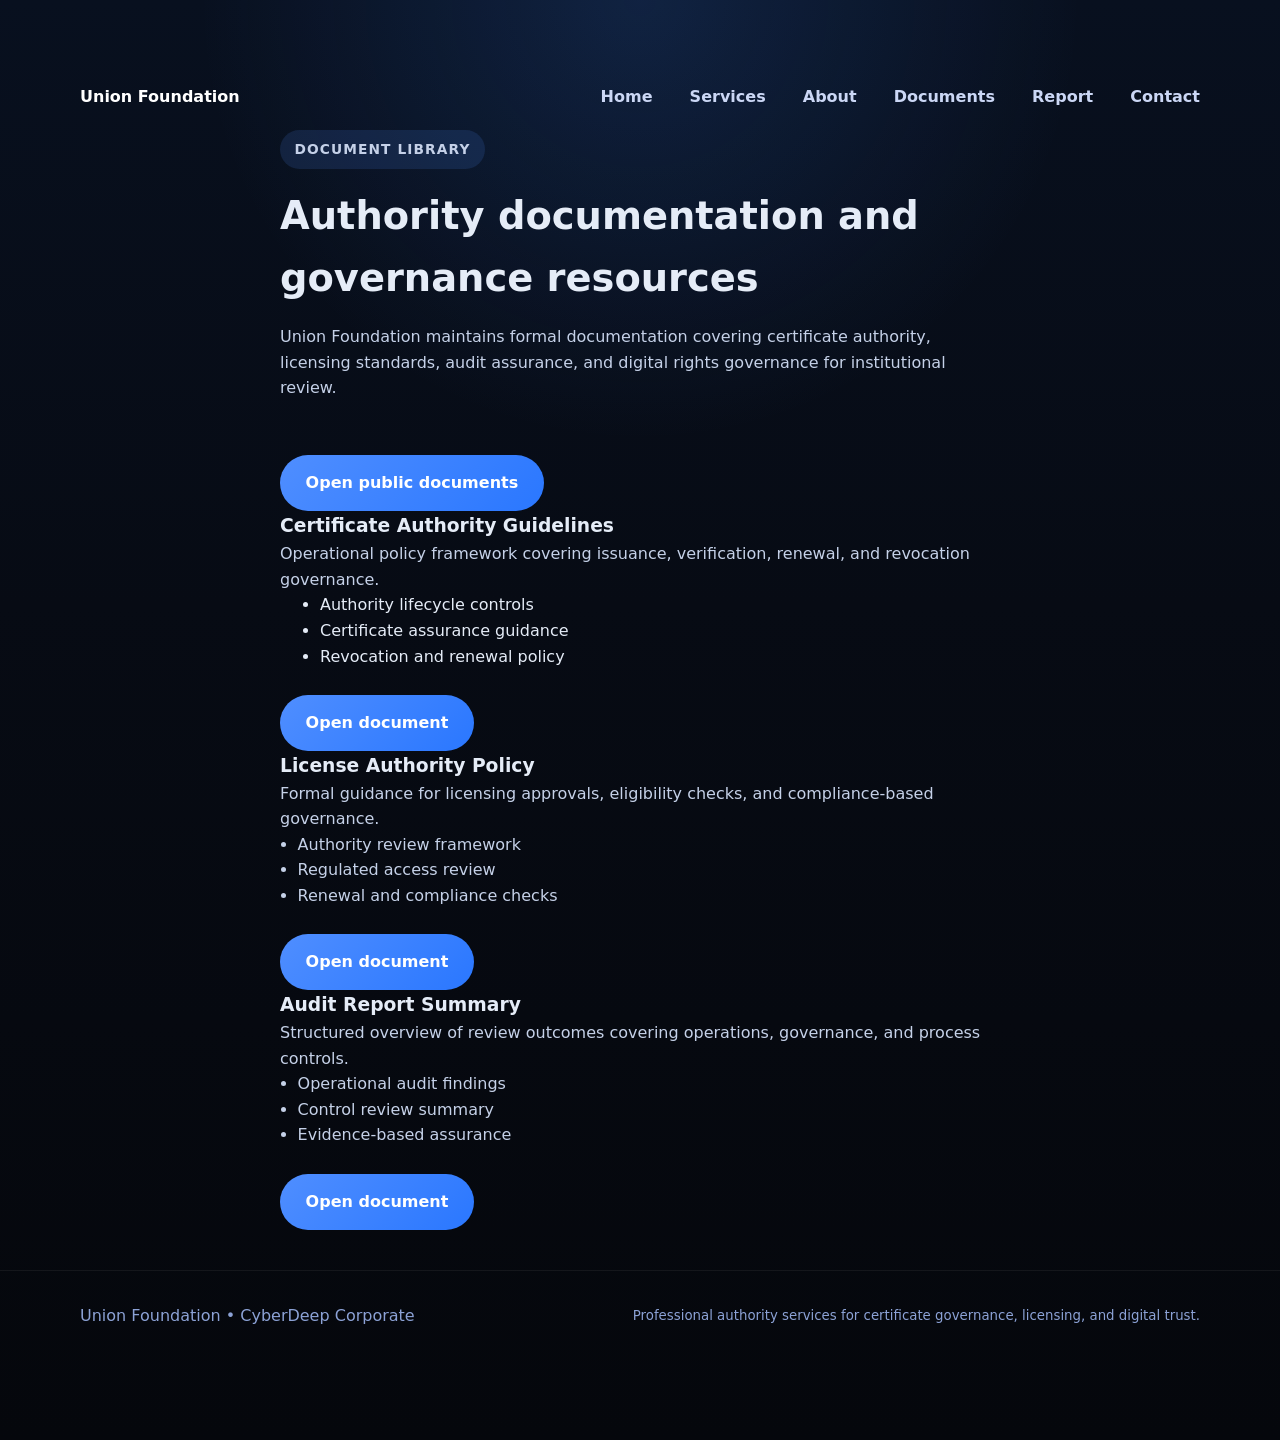
==== documents/index.html @ 82a42544 "Site Remake" ====
<!DOCTYPE html>
<html lang="en">
  <head>
    <meta charset="UTF-8" />
    <meta name="viewport" content="width=device-width, initial-scale=1.0" />
    <meta name="theme-color" content="#0b1320" />
    <title>Document Library | Union Foundation</title>
    <meta name="description" content="Professional document library for Union Foundation certificate authority, licensing, audit, and governance materials." />
    <link rel="stylesheet" href="../styles.css" />
  </head>
  <body>
    <header class="site-header">
      <div class="container site-nav-wrap">
        <a class="brand-link" href="../index.html">Union Foundation</a>
        <nav class="site-nav">
          <a href="../index.html">Home</a>
          <a href="../services.html">Services</a>
          <a href="../about.html">About</a>
          <a href="index.html">Documents</a>
          <a href="../report.html">Report</a>
          <a href="../contact.html">Contact</a>
        </nav>
      </div>
      <div class="container section-heading">
        <p class="eyebrow">Document library</p>
        <h2>Authority documentation and governance resources</h2>
        <p>
          Union Foundation maintains formal documentation covering certificate authority,
          licensing standards, audit assurance, and digital rights governance for institutional review.
        </p>
        <div class="hero-actions">
          <a class="btn" href="../open-documents/index.html">Open public documents</a>
        </div>
            <h3>Certificate Authority Guidelines</h3>
            <p>Operational policy framework covering issuance, verification, renewal, and revocation governance.</p>
            <ul>
              <li>Authority lifecycle controls</li>
              <li>Certificate assurance guidance</li>
              <li>Revocation and renewal policy</li>
            </ul>
            <a class="btn" href="certificate-authority-guidelines.html">Open document</a>
          </article>

          <article class="doc-card">
            <h3>License Authority Policy</h3>
            <p>Formal guidance for licensing approvals, eligibility checks, and compliance-based governance.</p>
            <ul>
              <li>Authority review framework</li>
              <li>Regulated access review</li>
              <li>Renewal and compliance checks</li>
            </ul>
            <a class="btn" href="license-authority-policy.html">Open document</a>
          </article>

          <article class="doc-card">
            <h3>Audit Report Summary</h3>
            <p>Structured overview of review outcomes covering operations, governance, and process controls.</p>
            <ul>
              <li>Operational audit findings</li>
              <li>Control review summary</li>
              <li>Evidence-based assurance</li>
            </ul>
            <a class="btn" href="audit-report-summary.html">Open document</a>
          </article>
        </div>
      </section>
    </main>

    <footer class="site-footer">
      <div class="container footer-grid">
        <p>Union Foundation • CyberDeep Corporate</p>
        <small>Professional authority services for certificate governance, licensing, and digital trust.</small>
      </div>
    </footer>
  </body>
</html>
---- styles.css ----
* {
  box-sizing: border-box;
}

:root {
  color-scheme: dark;
  font-family: Inter, ui-sans-serif, system-ui, -apple-system, BlinkMacSystemFont, "Segoe UI", sans-serif;
  background: #070b14;
  color: #e5ecf7;
  line-height: 1.6;
}

html {
  scroll-behavior: smooth;
}

body {
  margin: 0;
  min-height: 100vh;
  background: radial-gradient(circle at top, rgba(59, 130, 246, 0.16), transparent 28%),
    linear-gradient(180deg, #08101f 0%, #070b14 42%, #05070c 100%);
}

img {
  max-width: 100%;
}

a {
  color: inherit;
}

.container {
  width: min(1120px, calc(100% - 2rem));
  margin: 0 auto;
}

.header-grid,
.two-column,
.contact-panel,
.report-layout {
  display: grid;
  gap: 2rem;
  align-items: start;
}

.header-grid {
  grid-template-columns: minmax(0, 1.35fr) minmax(320px, 0.9fr);
}

.two-column,
.contact-panel {
  grid-template-columns: repeat(2, minmax(0, 1fr));
}

.report-layout {
  grid-template-columns: minmax(0, 0.9fr) minmax(0, 1.4fr);
}

.site-header {
  padding: 4rem 0 5rem;
}

.brand-label {
  margin: 0 0 1rem;
  color: #82aaff;
  font-weight: 700;
  letter-spacing: 0.12em;
  text-transform: uppercase;
  font-size: 0.8rem;
}

h1,
h2,
h3,
p,
ul {
  margin: 0;
}

h1 {
  font-size: clamp(3rem, 4.5vw, 4.8rem);
  line-height: 0.95;
  letter-spacing: -0.04em;
}

.hero-copy,
.section-heading p,
.feature-card p,
.stat-card p,
.process-step p,
.contact-card p,
.contact-note,
.notice-box p,
.report-list li,
label {
  color: #c5d1e8;
}

.hero-panel {
  padding: 2.3rem;
  border: 1px solid rgba(255, 255, 255, 0.08);
  background: rgba(10, 18, 34, 0.92);
  border-radius: 1.5rem;
  box-shadow: 0 32px 120px rgba(0, 0, 0, 0.16);
}

.panel-tag,
.eyebrow {
  display: inline-flex;
  margin-bottom: 1rem;
  padding: 0.55rem 0.9rem;
  background: rgba(80, 145, 255, 0.14);
  color: #8fb7ff;
  border-radius: 999px;
  font-size: 0.86rem;
  font-weight: 700;
  letter-spacing: 0.08em;
  text-transform: uppercase;
}

.hero-panel h2,
.section-heading h2,
.contact-panel h2 {
  font-size: clamp(2rem, 3vw, 2.8rem);
  margin: 0 0 1rem;
}

.btn {
  display: inline-flex;
  margin-top: 1.6rem;
  padding: 0.95rem 1.6rem;
  border-radius: 999px;
  border: none;
  background: linear-gradient(135deg, #4f8eff, #2a77ff);
  color: #fff;
  text-decoration: none;
  font-weight: 700;
  cursor: pointer;
  transition: transform 180ms ease, box-shadow 180ms ease;
}

.btn:hover {
  transform: translateY(-1px);
  box-shadow: 0 18px 40px rgba(46, 103, 255, 0.22);
}

.section {
  padding: 4.5rem 0;
}

.section-alt {
  background: rgba(255, 255, 255, 0.02);
}

.section-heading {
  max-width: 720px;
  margin-bottom: 2.5rem;
}

.feature-grid,
.stats-grid,
.process-grid {
  display: grid;
  gap: 1.5rem;
}

.feature-grid {
  grid-template-columns: repeat(auto-fit, minmax(220px, 1fr));
}

.feature-card,
.stat-card,
.process-step,
.contact-card {
  background: rgba(8, 16, 30, 0.92);
  border: 1px solid rgba(255, 255, 255, 0.07);
  border-radius: 1.25rem;
  padding: 1.8rem;
}

.feature-card h3,
.process-step h3 {
  margin: 0 0 1rem;
  color: #f5f8ff;
}

.stats-grid {
  grid-template-columns: repeat(3, minmax(0, 1fr));
}

.stat-card span,
.process-step span {
  display: inline-flex;
  align-items: center;
  justify-content: center;
  width: 3.2rem;
  height: 3.2rem;
  margin-bottom: 1rem;
  border-radius: 50%;
  background: linear-gradient(135deg, #2e5bff, #4d7cff);
  color: white;
  font-weight: 700;
}

.stat-card span {
  width: auto;
  height: auto;
  padding: 0.65rem 0.95rem;
  border-radius: 999px;
  font-size: 0.95rem;
}

.process-grid {
  grid-template-columns: repeat(4, minmax(0, 1fr));
}

.process-step {
  background: rgba(7, 11, 20, 0.98);
}

.contact-panel {
  display: grid;
  gap: 1.75rem;
  grid-template-columns: 1.3fr 0.9fr;
  align-items: center;
}

.contact-card {
  border: 1px solid rgba(255, 255, 255, 0.08);
  padding: 2rem;
}

.contact-label {
  margin-bottom: 1rem;
  font-weight: 700;
  letter-spacing: 0.04em;
  color: #82aaff;
}

.contact-link {
  display: inline-block;
  margin-bottom: 0.75rem;
  color: #ffffff;
  text-decoration: none;
  font-size: 1.1rem;
  font-weight: 700;
}

.contact-link:hover {
  text-decoration: underline;
}

.contact-note {
  color: #91a7d1;
  font-size: 0.95rem;
}

.site-footer {
  padding: 2rem 0;
  border-top: 1px solid rgba(255, 255, 255, 0.06);
}

.footer-grid {
  display: flex;
  justify-content: space-between;
  gap: 1rem;
  align-items: center;
}

.footer-grid p,
.footer-grid small {
  margin: 0;
  color: #8ca2d6;
}

.site-nav-wrap {
  display: flex;
  justify-content: space-between;
  align-items: center;
  padding: 1.25rem 0;
}

.brand-link {
  font-size: 1rem;
  color: #ffffff;
  font-weight: 700;
  text-decoration: none;
}

.site-nav a {
  color: #cbd7f5;
  text-decoration: none;
  margin-left: 2rem;
  font-weight: 600;
}

.site-nav a:hover {
  color: #ffffff;
}

.hero-actions,
.cta-actions {
  display: flex;
  gap: 1rem;
  flex-wrap: wrap;
  margin-top: 1.8rem;
}

.btn-secondary {
  background: rgba(255, 255, 255, 0.08);
  color: #d7e2ff;
}

.btn-secondary:hover {
  transform: translateY(-1px);
  box-shadow: 0 20px 50px rgba(97, 111, 255, 0.16);
}

.cta-panel {
  display: flex;
  align-items: center;
  justify-content: space-between;
  gap: 1.5rem;
  padding: 2rem;
  border-radius: 1.5rem;
  background: rgba(15, 25, 46, 0.95);
  border: 1px solid rgba(255, 255, 255, 0.06);
}

.cta-panel p {
  margin: 0;
  font-size: 1.15rem;
  color: #dbe0f3;
}

.notice-box {
  margin-top: 1.5rem;
  border-color: rgba(105, 157, 255, 0.4);
  background: rgba(18, 31, 52, 0.8);
}

.notice-box strong {
  display: block;
  color: #f1f7ff;
  margin-bottom: 0.4rem;
}

.report-form,
.document-page {
  background: rgba(7, 11, 20, 0.9);
  border: 1px solid rgba(255, 255, 255, 0.07);
  border-radius: 1.4rem;
  padding: 2rem;
}

.form-grid {
  display: grid;
  gap: 1rem;
  grid-template-columns: repeat(2, minmax(0, 1fr));
  margin-bottom: 1rem;
}

label {
  display: grid;
  gap: 0.6rem;
  font-weight: 600;
}

input,
select,
textarea {
  width: 100%;
  border: 1px solid rgba(255, 255, 255, 0.12);
  border-radius: 0.9rem;
  background: rgba(17, 23, 35, 0.95);
  color: #edf3ff;
  padding: 0.8rem 0.9rem;
  font: inherit;
}

textarea {
  resize: vertical;
  min-height: 120px;
}

.doc-list {
  list-style: none;
  padding: 0;
  margin: 1.5rem 0 0;
  display: grid;
  gap: 0.85rem;
}

.doc-list a {
  color: #eaf2ff;
  text-decoration: none;
}

.doc-list a:hover {
  text-decoration: underline;
}

.doc-card p,
.doc-card ul {
  color: #c5d1e8;
}

.doc-card ul {
  padding-left: 1.1rem;
  margin: 0;
}

@media (max-width: 900px) {
  .header-grid,
  .contact-panel,
  .two-column,
  .report-layout,
  .site-nav-wrap,
  .cta-panel,
  .form-grid {
    grid-template-columns: 1fr;
    flex-direction: column;
    align-items: stretch;
  }

  .stats-grid,
  .process-grid {
    grid-template-columns: 1fr 1fr;
  }

  .site-nav {
    display: flex;
    flex-wrap: wrap;
    margin-top: 1rem;
  }

  .site-nav a {
    margin-left: 0;
    margin-right: 1.5rem;
  }
}

@media (max-width: 640px) {
  .hero-panel,
  .feature-card,
  .stat-card,
  .process-step,
  .contact-card,
  .cta-panel,
  .doc-card,
  .notice-box,
  .report-form,
  .document-page {
    padding: 1.5rem;
  }

  .stats-grid,
  .process-grid {
    grid-template-columns: 1fr;
  }

  .btn {
    width: 100%;
    justify-content: center;
  }
}
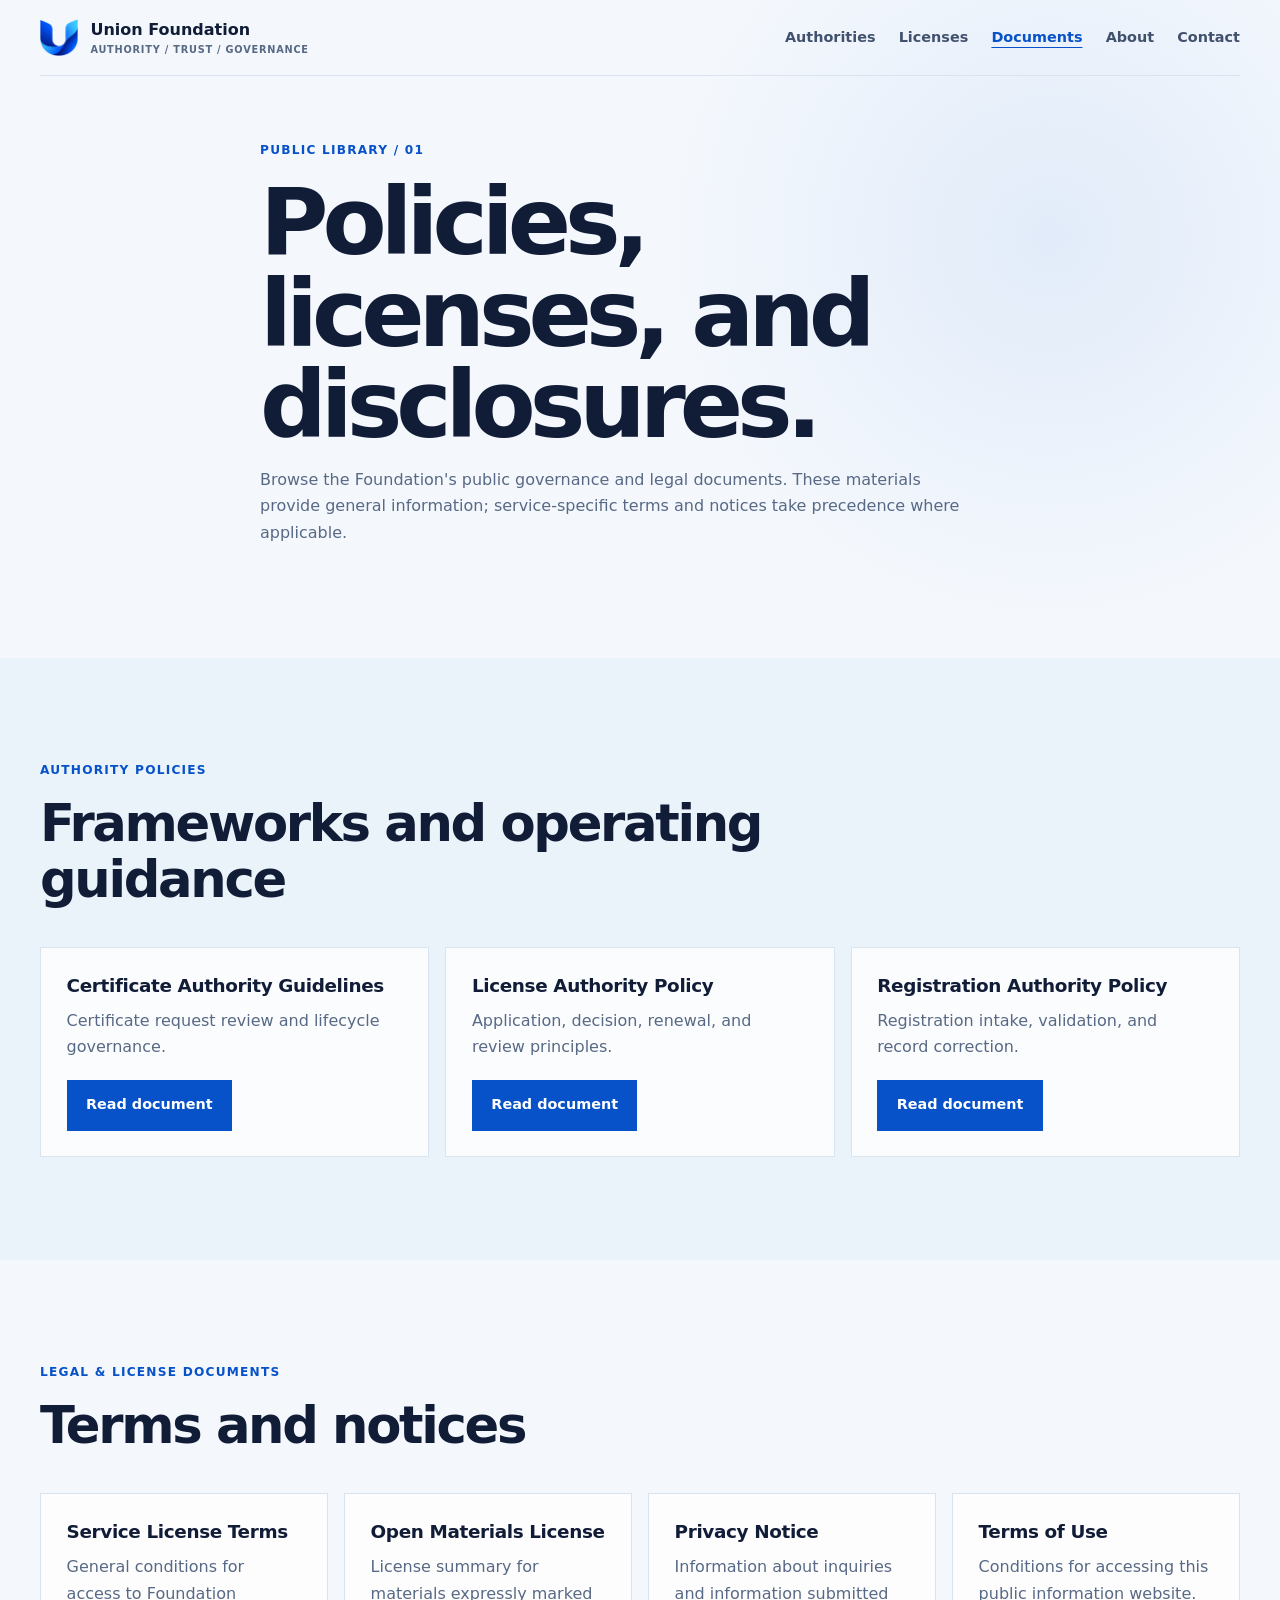
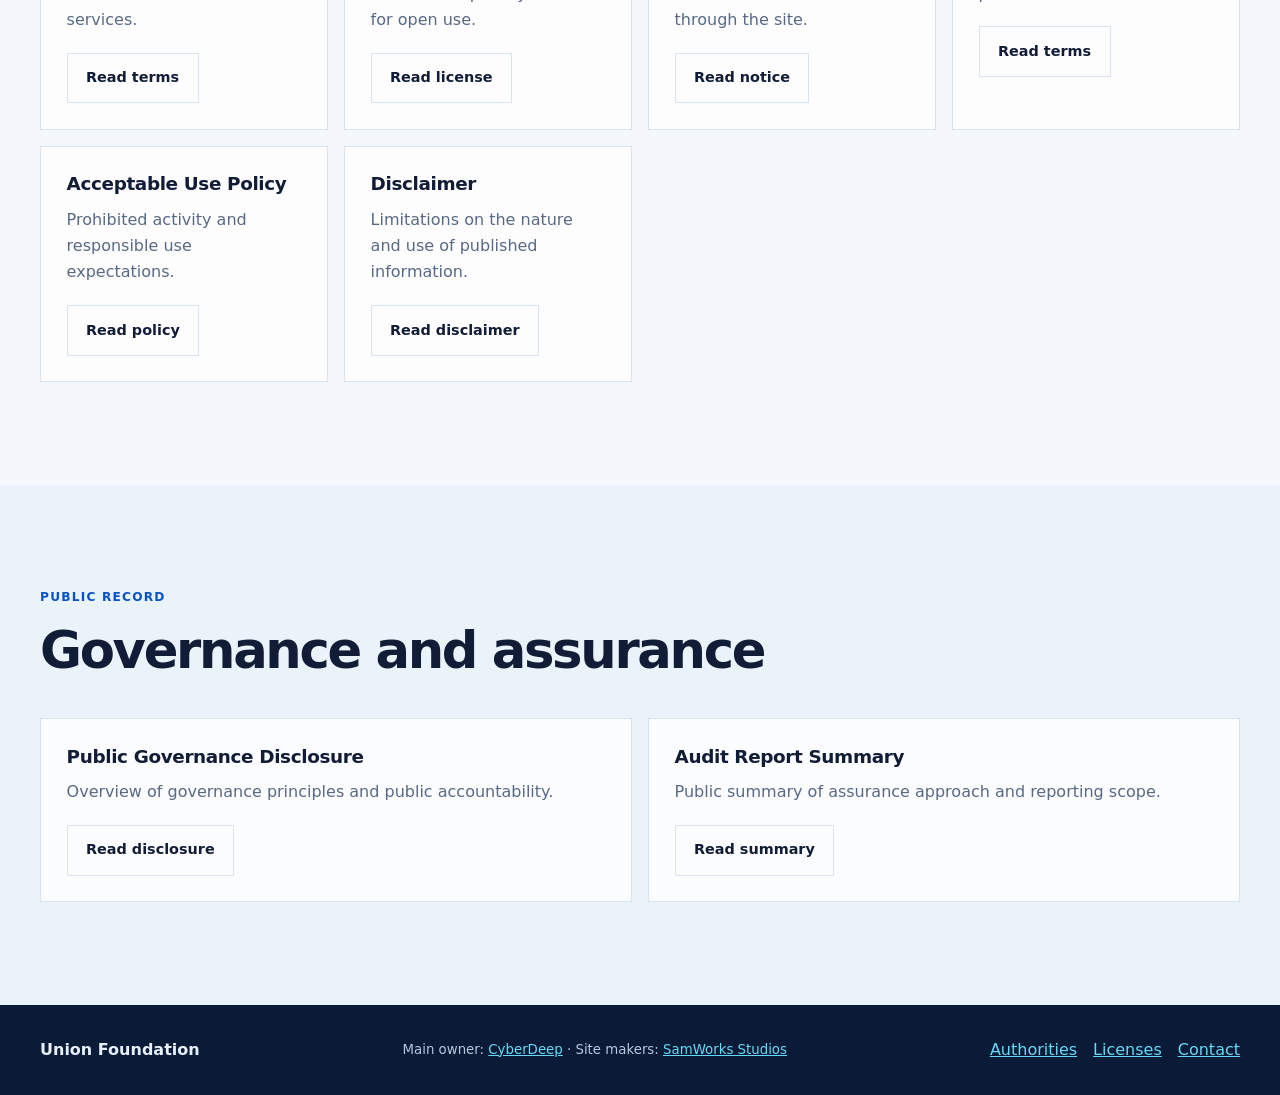
==== commit e11fe359: "Full Remake" ====
--- a/documents/index.html
+++ b/documents/index.html
@@ -1,76 +1,14 @@
-<!DOCTYPE html>
-<html lang="en">
-  <head>
-    <meta charset="UTF-8" />
-    <meta name="viewport" content="width=device-width, initial-scale=1.0" />
-    <meta name="theme-color" content="#0b1320" />
-    <title>Document Library | Union Foundation</title>
-    <meta name="description" content="Professional document library for Union Foundation certificate authority, licensing, audit, and governance materials." />
-    <link rel="stylesheet" href="../styles.css" />
-  </head>
-  <body>
-    <header class="site-header">
-      <div class="container site-nav-wrap">
-        <a class="brand-link" href="../index.html">Union Foundation</a>
-        <nav class="site-nav">
-          <a href="../index.html">Home</a>
-          <a href="../services.html">Services</a>
-          <a href="../about.html">About</a>
-          <a href="index.html">Documents</a>
-          <a href="../report.html">Report</a>
-          <a href="../contact.html">Contact</a>
-        </nav>
-      </div>
-      <div class="container section-heading">
-        <p class="eyebrow">Document library</p>
-        <h2>Authority documentation and governance resources</h2>
-        <p>
-          Union Foundation maintains formal documentation covering certificate authority,
-          licensing standards, audit assurance, and digital rights governance for institutional review.
-        </p>
-        <div class="hero-actions">
-          <a class="btn" href="../open-documents/index.html">Open public documents</a>
-        </div>
-            <h3>Certificate Authority Guidelines</h3>
-            <p>Operational policy framework covering issuance, verification, renewal, and revocation governance.</p>
-            <ul>
-              <li>Authority lifecycle controls</li>
-              <li>Certificate assurance guidance</li>
-              <li>Revocation and renewal policy</li>
-            </ul>
-            <a class="btn" href="certificate-authority-guidelines.html">Open document</a>
-          </article>
-
-          <article class="doc-card">
-            <h3>License Authority Policy</h3>
-            <p>Formal guidance for licensing approvals, eligibility checks, and compliance-based governance.</p>
-            <ul>
-              <li>Authority review framework</li>
-              <li>Regulated access review</li>
-              <li>Renewal and compliance checks</li>
-            </ul>
-            <a class="btn" href="license-authority-policy.html">Open document</a>
-          </article>
-
-          <article class="doc-card">
-            <h3>Audit Report Summary</h3>
-            <p>Structured overview of review outcomes covering operations, governance, and process controls.</p>
-            <ul>
-              <li>Operational audit findings</li>
-              <li>Control review summary</li>
-              <li>Evidence-based assurance</li>
-            </ul>
-            <a class="btn" href="audit-report-summary.html">Open document</a>
-          </article>
-        </div>
-      </section>
-    </main>
-
-    <footer class="site-footer">
-      <div class="container footer-grid">
-        <p>Union Foundation • CyberDeep Corporate</p>
-        <small>Professional authority services for certificate governance, licensing, and digital trust.</small>
-      </div>
-    </footer>
-  </body>
-</html>
+<!DOCTYPE html>
+<html lang="en">
+  <head>
+    <meta charset="UTF-8" />
+    <meta name="viewport" content="width=device-width, initial-scale=1" />
+    <meta http-equiv="refresh" content="0; url=../docs/index.html" />
+    <link rel="canonical" href="https://union.cyberdeep.qzz.io/docs/" />
+    <meta name="description" content="This page has moved to the current Union Foundation public document library." />
+    <title>Documents moved | Union Foundation</title>
+      <link rel="icon" type="image/png" href="../Logo-nbg.png" />
+    <meta name="robots" content="noindex,follow" />
+  </head>
+  <body><p>The document library has moved. <a href="../docs/index.html">Continue to the current library</a>.</p></body>
+</html>
